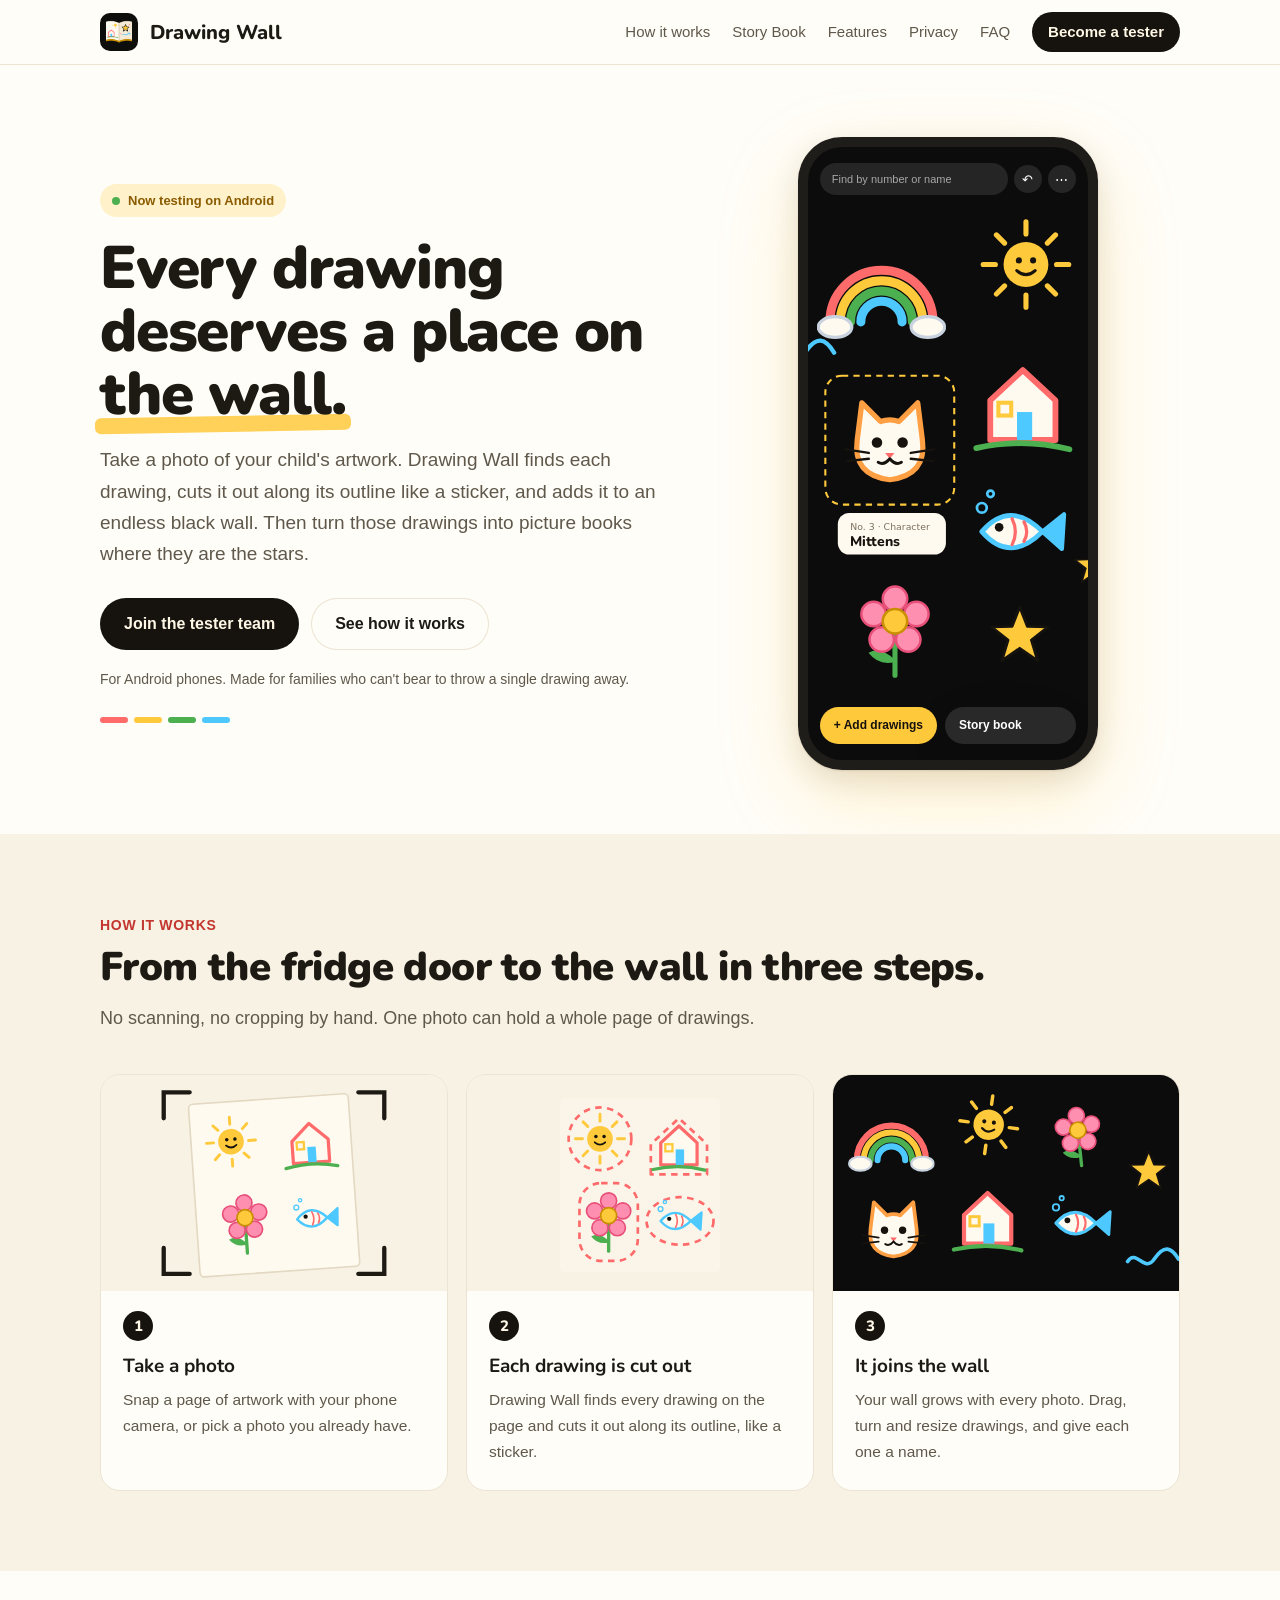
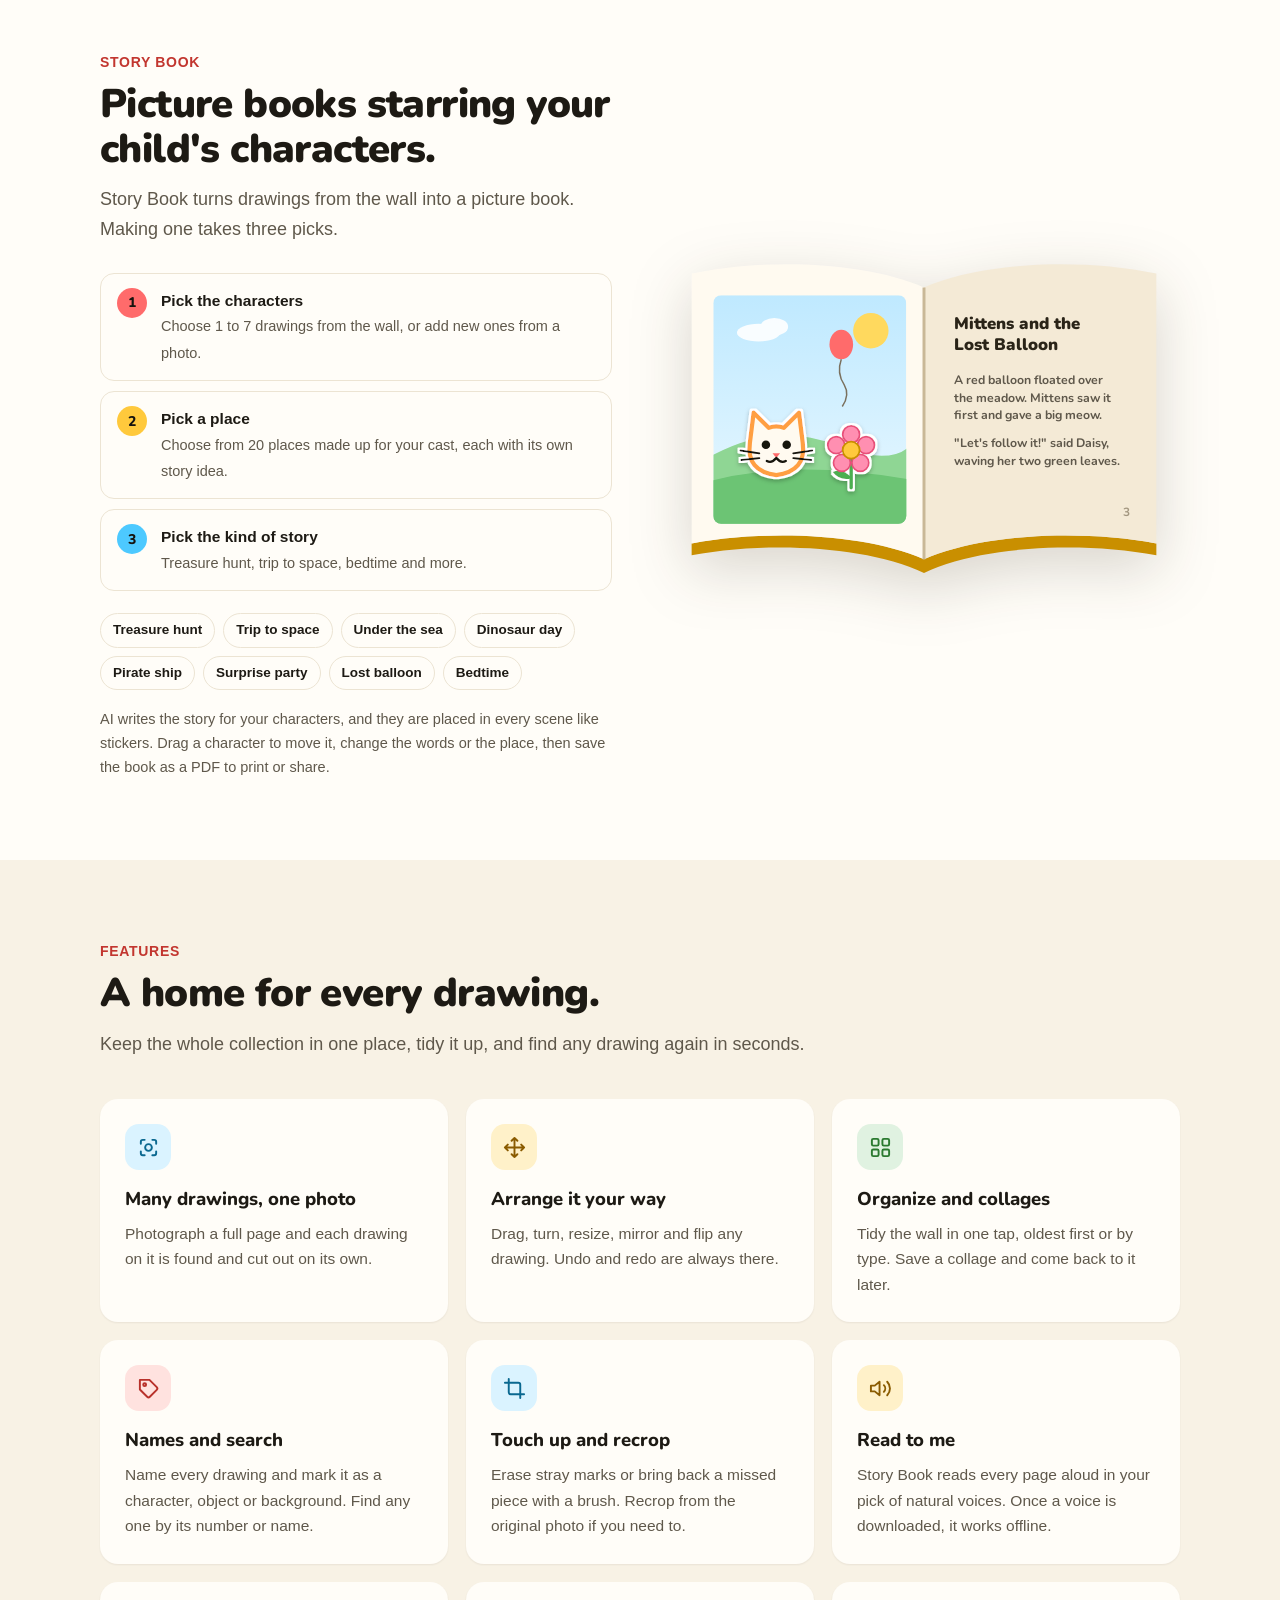
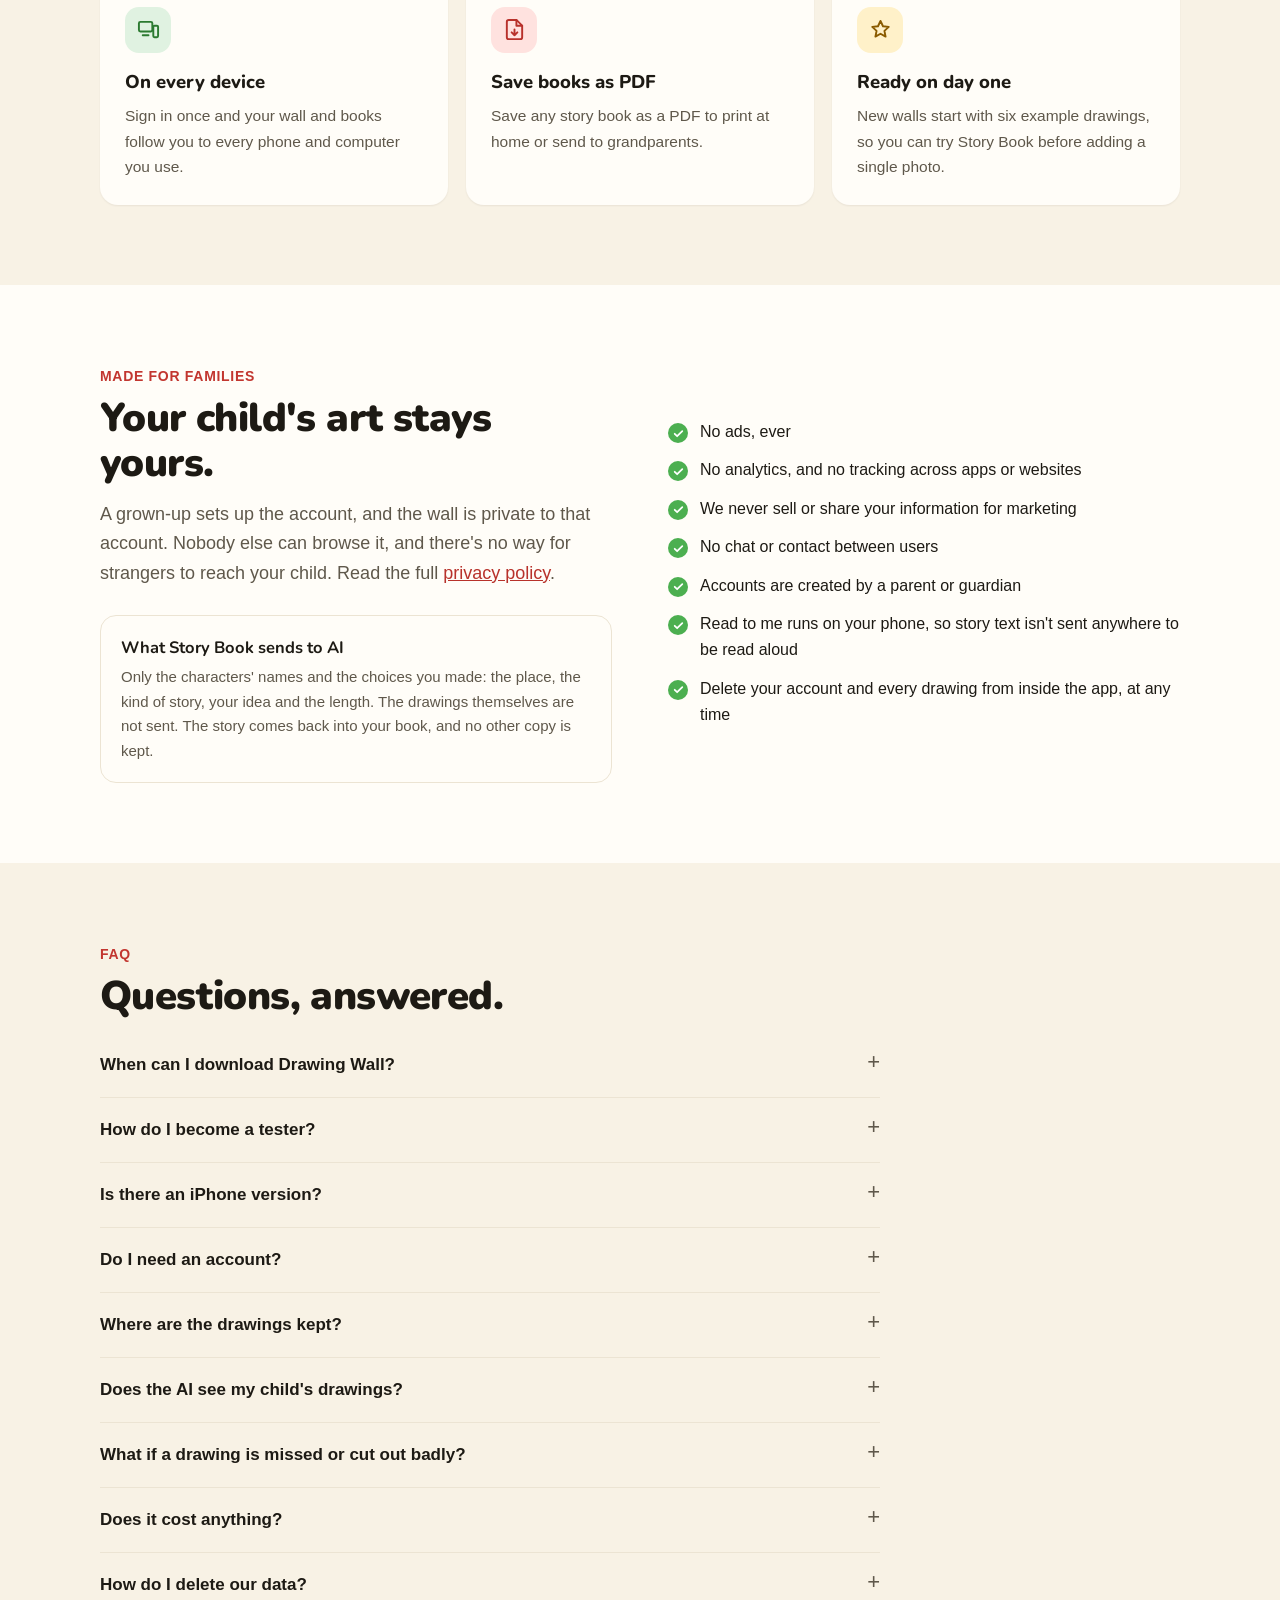
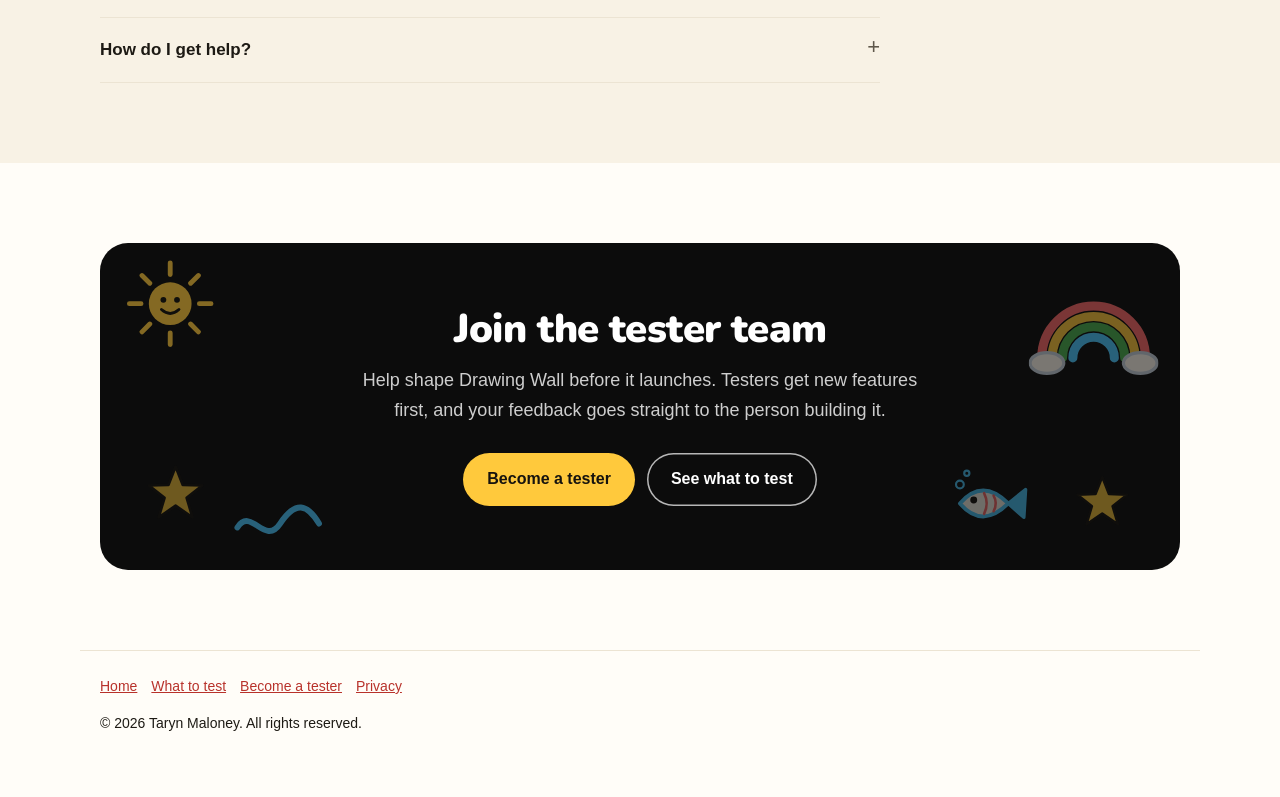
==== drawingwall/index.html @ 045cf3e2 "ExamMe and Drawing Wall websites Co-Authored-By: Claude Opus 5.5 <noreply@anthropic.com>" ====
<!doctype html>
<html lang="en">
<head>
<meta charset="utf-8">
<meta name="viewport" content="width=device-width, initial-scale=1">
<title>Drawing Wall · Turn your kids' drawings into a wall of art</title>
<meta name="description" content="Take a photo of your child's artwork. Drawing Wall cuts out every drawing, adds it to an endless black wall, and turns the drawings into picture books.">
<meta property="og:title" content="Drawing Wall">
<meta property="og:description" content="Turn your kids' drawings into a wall of art and picture books starring them.">
<meta property="og:image" content="feature-graphic.png">
<meta name="theme-color" content="#0c0c0c">
<link rel="icon" href="icon.png">
<link rel="apple-touch-icon" href="icon.png">
<link rel="preconnect" href="https://fonts.googleapis.com">
<link rel="preconnect" href="https://fonts.gstatic.com" crossorigin>
<link rel="stylesheet" href="https://fonts.googleapis.com/css2?family=Nunito:wght@700;800;900&display=swap">
<link rel="stylesheet" href="style.css">
<link rel="stylesheet" href="home.css">
</head>
<body class="home">

<!-- The kids' doodles, drawn once and reused in every picture on the page -->
<svg width="0" height="0" style="position:absolute" aria-hidden="true" focusable="false">
  <defs>
    <symbol id="d-cat" viewBox="0 0 100 100">
      <path d="M22 50 L26 18 L42 34 Q50 31 58 34 L74 18 L78 50 Q82 80 50 84 Q18 80 22 50Z" fill="#fffaf0" stroke="#ff9f43" stroke-width="4.5" stroke-linejoin="round"/>
      <circle cx="39" cy="52" r="4.5" fill="#16130e"/><circle cx="61" cy="52" r="4.5" fill="#16130e"/>
      <path d="M46 61 L54 61 L50 66Z" fill="#ff6b6b"/>
      <path d="M50 66 Q45 72 40 69 M50 66 Q55 72 60 69" stroke="#16130e" stroke-width="2.5" fill="none" stroke-linecap="round"/>
      <path d="M12 58 L32 61 M13 68 L32 66 M88 58 L68 61 M87 68 L68 66" stroke="#16130e" stroke-width="2" stroke-linecap="round"/>
    </symbol>
    <symbol id="d-fish" viewBox="0 0 100 100">
      <path d="M70 50 L90 34 L88 66Z" fill="#4dc9ff" stroke="#4dc9ff" stroke-width="4" stroke-linejoin="round"/>
      <path d="M14 50 Q40 20 70 50 Q40 80 14 50Z" fill="#fffaf0" stroke="#4dc9ff" stroke-width="4.5" stroke-linejoin="round"/>
      <circle cx="30" cy="46" r="4" fill="#16130e"/>
      <path d="M42 38 Q48 50 42 62 M53 41 Q58 50 53 59" stroke="#ff6b6b" stroke-width="3" fill="none" stroke-linecap="round"/>
      <circle cx="14" cy="28" r="4.5" fill="none" stroke="#4dc9ff" stroke-width="2.5"/><circle cx="22" cy="15" r="3" fill="none" stroke="#4dc9ff" stroke-width="2.5"/>
    </symbol>
    <symbol id="d-sun" viewBox="0 0 100 100">
      <path d="M50 8v12M50 80v12M8 50h12M80 50h12M21 21l8 8M71 71l8 8M79 21l-8 8M29 71l-8 8" stroke="#ffc93c" stroke-width="5" stroke-linecap="round"/>
      <circle cx="50" cy="50" r="22" fill="#ffc93c"/>
      <circle cx="43" cy="46" r="3" fill="#16130e"/><circle cx="57" cy="46" r="3" fill="#16130e"/>
      <path d="M41 56 Q50 64 59 56" stroke="#16130e" stroke-width="3" fill="none" stroke-linecap="round"/>
    </symbol>
    <symbol id="d-house" viewBox="0 0 100 100">
      <path d="M22 82 V48 L50 22 L78 48 V82 Z" fill="#fffaf0" stroke="#ff6b6b" stroke-width="5" stroke-linejoin="round"/>
      <rect x="45" y="58" width="13" height="24" fill="#4dc9ff"/>
      <rect x="29" y="50" width="11" height="11" fill="none" stroke="#ffc93c" stroke-width="3.5"/>
      <path d="M10 89 Q50 80 90 90" stroke="#4caf50" stroke-width="5" fill="none" stroke-linecap="round"/>
    </symbol>
    <symbol id="d-flower" viewBox="0 0 100 100">
      <path d="M50 52 V95" stroke="#4caf50" stroke-width="5" stroke-linecap="round"/>
      <path d="M50 80 Q36 66 24 73 Q34 86 50 82" fill="#4caf50"/>
      <g fill="#ff8fb1" stroke="#e8507a" stroke-width="2.5"><circle cx="50" cy="20" r="12"/><circle cx="71" cy="35" r="12"/><circle cx="63" cy="60" r="12"/><circle cx="37" cy="60" r="12"/><circle cx="29" cy="35" r="12"/></g>
      <circle cx="50" cy="42" r="12" fill="#ffc93c" stroke="#c98f00" stroke-width="2.5"/>
    </symbol>
    <symbol id="d-rainbow" viewBox="0 0 100 100">
      <g fill="none" stroke-width="7" stroke-linecap="round">
        <path d="M10 76 A40 40 0 0 1 90 76" stroke="#ff6b6b"/>
        <path d="M18 76 A32 32 0 0 1 82 76" stroke="#ffc93c"/>
        <path d="M26 76 A24 24 0 0 1 74 76" stroke="#4caf50"/>
        <path d="M34 76 A16 16 0 0 1 66 76" stroke="#4dc9ff"/>
      </g>
      <g fill="#fffaf0" stroke="#c9d3df" stroke-width="2.5"><ellipse cx="14" cy="80" rx="13" ry="8"/><ellipse cx="86" cy="80" rx="13" ry="8"/></g>
    </symbol>
    <symbol id="d-star" viewBox="0 0 100 100">
      <path d="M50 10 L61 38 L91 39 L67 58 L76 88 L50 70 L24 88 L33 58 L9 39 L39 38Z" fill="#ffc93c" stroke="#16130e" stroke-width="4" stroke-linejoin="round"/>
    </symbol>
    <symbol id="d-wave" viewBox="0 0 100 100">
      <path d="M8 58 C 22 36, 36 78, 52 54 S 80 34, 92 54" fill="none" stroke="#4dc9ff" stroke-width="6" stroke-linecap="round"/>
    </symbol>
    <filter id="sticker" x="-20%" y="-20%" width="140%" height="140%">
      <feMorphology in="SourceAlpha" operator="dilate" radius="2.5" result="grow"/>
      <feFlood flood-color="#ffffff"/>
      <feComposite in2="grow" operator="in" result="edge"/>
      <feDropShadow in="edge" dx="0" dy="2" stdDeviation="2" flood-color="#000" flood-opacity=".25" result="edgeShadow"/>
      <feMerge><feMergeNode in="edgeShadow"/><feMergeNode in="SourceGraphic"/></feMerge>
    </filter>
  </defs>
</svg>

<main>

<div class="nav">
  <div class="wrap">
    <header><img src="icon.png" alt=""><a href="./">Drawing Wall</a></header>
    <nav aria-label="Main">
      <a href="#how">How it works</a>
      <a href="#story-book">Story Book</a>
      <a href="#features">Features</a>
      <a href="#privacy">Privacy</a>
      <a href="#faq">FAQ</a>
      <a class="button" href="testers.html">Become a tester</a>
    </nav>
  </div>
</div>

<section class="hero">
  <div class="wrap">
    <div>
      <span class="eyebrow">Now testing on Android</span>
      <h1>Every drawing deserves a place on <span class="hl">the wall.</span></h1>
      <p class="lede">Take a photo of your child's artwork. Drawing Wall finds each drawing, cuts it out along its outline like a sticker, and adds it to an endless black wall. Then turn those drawings into picture books where they are the stars.</p>
      <div class="ctas">
        <a class="button big" href="testers.html">Join the tester team</a>
        <a class="button big ghost" href="#how">See how it works</a>
      </div>
      <p class="platforms">For Android phones. Made for families who can't bear to throw a single drawing away.</p>
      <div class="crayons" aria-hidden="true"><i style="background:var(--coral)"></i><i style="background:var(--sun)"></i><i style="background:var(--leaf)"></i><i style="background:var(--sky)"></i></div>
    </div>

    <div class="phone" aria-hidden="true">
      <div class="screen">
        <svg class="wall" viewBox="0 0 280 590" preserveAspectRatio="xMidYMid slice">
          <use href="#d-wave" x="-34" y="160" width="70" height="70"/>
          <use href="#d-rainbow" x="14" y="74" width="124" height="124"/>
          <use class="float" href="#d-sun" x="166" y="64" width="98" height="98"/>
          <use href="#d-house" x="156" y="190" width="112" height="112"/>
          <rect x="22" y="220" width="124" height="124" rx="16" fill="none" stroke="#ffc93c" stroke-width="2" stroke-dasharray="6 5"/>
          <use href="#d-cat" x="28" y="226" width="112" height="112"/>
          <g transform="translate(34 352)">
            <rect width="104" height="40" rx="11" fill="#fffaf0"/>
            <text x="12" y="16" font-size="9" fill="#7a705e" font-family="system-ui,sans-serif">No. 3 · Character</text>
            <text x="12" y="32" font-size="13.5" font-weight="800" fill="#16130e" font-family="Nunito,system-ui,sans-serif">Mittens</text>
          </g>
          <use class="float d2" href="#d-fish" x="150" y="318" width="120" height="104"/>
          <use href="#d-flower" x="40" y="408" width="98" height="112"/>
          <use class="float d3" href="#d-star" x="176" y="436" width="66" height="66"/>
          <use href="#d-star" x="258" y="380" width="44" height="44"/>
        </svg>
        <div class="topbar"><span class="search">Find by number or name</span><span class="dot">&#8630;</span><span class="dot">&#8943;</span></div>
        <div class="dock"><span class="add">+ Add drawings</span><span class="book">Story book</span></div>
      </div>
    </div>
  </div>
</section>

<section class="band alt" id="how">
  <div class="wrap">
    <p class="kicker">How it works</p>
    <h2>From the fridge door to the wall in three steps.</h2>
    <p class="sub">No scanning, no cropping by hand. One photo can hold a whole page of drawings.</p>
    <ol class="how">
      <li>
        <span class="art" aria-hidden="true">
          <svg viewBox="0 0 320 200">
            <g transform="rotate(-4 160 100)">
              <rect x="86" y="22" width="148" height="160" rx="4" fill="#fffaf0" stroke="#e3d8c2" stroke-width="1.5"/>
              <use href="#d-sun" x="96" y="32" width="54" height="54"/>
              <use href="#d-house" x="166" y="34" width="60" height="60"/>
              <use href="#d-flower" x="100" y="100" width="62" height="70"/>
              <use href="#d-fish" x="168" y="110" width="58" height="50"/>
            </g>
            <path d="M58 40 V16 H82 M238 16 H262 V40 M262 160 V184 H238 M82 184 H58 V160" fill="none" stroke="currentColor" stroke-width="4" stroke-linecap="round" style="color:var(--text)"/>
          </svg>
        </span>
        <div class="txt"><b>Take a photo</b><span>Snap a page of artwork with your phone camera, or pick a photo you already have.</span></div>
      </li>
      <li>
        <span class="art" aria-hidden="true">
          <svg viewBox="0 0 320 200">
            <rect x="86" y="22" width="148" height="160" rx="4" fill="#fffaf0" opacity=".35"/>
            <g fill="none" stroke="#ff6b6b" stroke-width="2.5" stroke-dasharray="6 5">
              <circle cx="123" cy="59" r="29"/>
              <path d="M170 92 V64 L196 40 L222 64 V92 Z" stroke-linejoin="round"/>
              <rect x="104" y="100" width="54" height="72" rx="20"/>
              <ellipse cx="197" cy="135" rx="31" ry="22"/>
            </g>
            <use href="#d-sun" x="96" y="32" width="54" height="54"/>
            <use href="#d-house" x="166" y="34" width="60" height="60"/>
            <use href="#d-flower" x="100" y="100" width="62" height="70"/>
            <use href="#d-fish" x="168" y="110" width="58" height="50"/>
          </svg>
        </span>
        <div class="txt"><b>Each drawing is cut out</b><span>Drawing Wall finds every drawing on the page and cuts it out along its outline, like a sticker.</span></div>
      </li>
      <li>
        <span class="art dark" aria-hidden="true">
          <svg viewBox="0 0 320 200">
            <use href="#d-rainbow" x="14" y="18" width="80" height="80"/>
            <use href="#d-cat" x="18" y="104" width="76" height="76"/>
            <use href="#d-sun" x="112" y="14" width="64" height="64" transform="rotate(8 144 46)"/>
            <use href="#d-house" x="104" y="92" width="78" height="78"/>
            <use href="#d-flower" x="196" y="20" width="62" height="72" transform="rotate(-6 227 56)"/>
            <use href="#d-fish" x="192" y="104" width="76" height="66"/>
            <use href="#d-star" x="270" y="66" width="44" height="44"/>
            <use href="#d-wave" x="268" y="140" width="56" height="56"/>
          </svg>
        </span>
        <div class="txt"><b>It joins the wall</b><span>Your wall grows with every photo. Drag, turn and resize drawings, and give each one a name.</span></div>
      </li>
    </ol>
  </div>
</section>

<section class="band" id="story-book">
  <div class="wrap split">
    <div>
      <p class="kicker">Story Book</p>
      <h2>Picture books starring your child's characters.</h2>
      <p class="sub" style="margin-bottom:28px">Story Book turns drawings from the wall into a picture book. Making one takes three picks.</p>
      <ol class="picks">
        <li><span class="n" style="background:var(--coral)">1</span><div><b>Pick the characters</b><span>Choose 1 to 7 drawings from the wall, or add new ones from a photo.</span></div></li>
        <li><span class="n" style="background:var(--sun)">2</span><div><b>Pick a place</b><span>Choose from 20 places made up for your cast, each with its own story idea.</span></div></li>
        <li><span class="n" style="background:var(--sky)">3</span><div><b>Pick the kind of story</b><span>Treasure hunt, trip to space, bedtime and more.</span></div></li>
      </ol>
      <ul class="chips" aria-label="Kinds of story">
        <li>Treasure hunt</li><li>Trip to space</li><li>Under the sea</li><li>Dinosaur day</li><li>Pirate ship</li><li>Surprise party</li><li>Lost balloon</li><li>Bedtime</li>
      </ul>
      <p class="small-note">AI writes the story for your characters, and they are placed in every scene like stickers. Drag a character to move it, change the words or the place, then save the book as a PDF to print or share.</p>
    </div>
    <div class="book" role="img" aria-label="An open picture book. On the left page, a drawn cat and flower stand in a sunny meadow. On the right page, the story text.">
      <svg viewBox="0 0 520 340">
        <defs>
          <linearGradient id="sky" x1="0" y1="0" x2="0" y2="1"><stop offset="0" stop-color="#bfe9ff"/><stop offset="1" stop-color="#e9f8ff"/></linearGradient>
          <clipPath id="scene"><rect x="46" y="48" width="196" height="232" rx="8"/></clipPath>
        </defs>
        <path d="M24 300 C 100 286, 200 290, 260 316 C 320 290, 420 286, 496 300 V312 C 420 298, 320 302, 260 330 C 200 302, 100 298, 24 312 Z" fill="#c98f00"/>
        <path d="M260 40 C 200 14, 100 10, 24 26 V300 C 100 286, 200 290, 260 316 Z" fill="#fffaf0"/>
        <path d="M260 40 C 320 14, 420 10, 496 26 V300 C 420 286, 320 290, 260 316 Z" fill="#f4ead6"/>
        <path d="M260 40 V316" stroke="#c9b897" stroke-width="3"/>
        <g clip-path="url(#scene)">
          <rect x="46" y="48" width="196" height="232" fill="url(#sky)"/>
          <circle cx="206" cy="84" r="18" fill="#ffd95e"/>
          <path d="M46 210 Q 110 176 170 200 T 250 196 V290 H46Z" fill="#8fd694"/>
          <path d="M46 236 Q 130 214 250 236 V290 H46Z" fill="#6cc474"/>
          <g fill="#fff" opacity=".9"><ellipse cx="92" cy="86" rx="22" ry="9"/><ellipse cx="108" cy="80" rx="14" ry="9"/></g>
          <g transform="translate(176 98)"><ellipse cx="0" cy="0" rx="12" ry="15" fill="#ff6b6b"/><path d="M0 15 q -5 14 3 26 q 6 10 -2 22" stroke="#7a705e" stroke-width="1.5" fill="none"/></g>
          <g filter="url(#sticker)">
            <use href="#d-cat" x="62" y="150" width="96" height="96"/>
            <use href="#d-flower" x="150" y="170" width="72" height="82"/>
          </g>
        </g>
        <g font-family="Nunito,system-ui,sans-serif" fill="#2a2418">
          <text x="290" y="82" font-size="17" font-weight="900">Mittens and the</text>
          <text x="290" y="104" font-size="17" font-weight="900">Lost Balloon</text>
          <g font-size="12.5" font-weight="700" fill="#5f584b">
            <text x="290" y="138">A red balloon floated over</text>
            <text x="290" y="156">the meadow. Mittens saw it</text>
            <text x="290" y="174">first and gave a big meow.</text>
            <text x="290" y="202">"Let's follow it!" said Daisy,</text>
            <text x="290" y="220">waving her two green leaves.</text>
          </g>
          <text x="462" y="272" font-size="12" fill="#a39780" font-weight="700">3</text>
        </g>
      </svg>
    </div>
  </div>
</section>

<section class="band alt" id="features">
  <div class="wrap">
    <p class="kicker">Features</p>
    <h2>A home for every drawing.</h2>
    <p class="sub">Keep the whole collection in one place, tidy it up, and find any drawing again in seconds.</p>
    <div class="grid">
      <div class="card">
        <div class="ico sky"><svg viewBox="0 0 24 24"><path d="M4 8V6a2 2 0 0 1 2-2h2M16 4h2a2 2 0 0 1 2 2v2M20 16v2a2 2 0 0 1-2 2h-2M8 20H6a2 2 0 0 1-2-2v-2"/><circle cx="12" cy="12" r="3.5"/></svg></div>
        <h3>Many drawings, one photo</h3>
        <p>Photograph a full page and each drawing on it is found and cut out on its own.</p>
      </div>
      <div class="card">
        <div class="ico"><svg viewBox="0 0 24 24"><path d="M5 9l-3 3 3 3M9 5l3-3 3 3M15 19l-3 3-3-3M19 9l3 3-3 3M2 12h20M12 2v20"/></svg></div>
        <h3>Arrange it your way</h3>
        <p>Drag, turn, resize, mirror and flip any drawing. Undo and redo are always there.</p>
      </div>
      <div class="card">
        <div class="ico leaf"><svg viewBox="0 0 24 24"><rect x="3" y="3" width="7" height="7" rx="1.5"/><rect x="14" y="3" width="7" height="7" rx="1.5"/><rect x="3" y="14" width="7" height="7" rx="1.5"/><rect x="14" y="14" width="7" height="7" rx="1.5"/></svg></div>
        <h3>Organize and collages</h3>
        <p>Tidy the wall in one tap, oldest first or by type. Save a collage and come back to it later.</p>
      </div>
      <div class="card">
        <div class="ico coral"><svg viewBox="0 0 24 24"><path d="M20.6 13.4l-7.2 7.2a2 2 0 0 1-2.8 0L3 13V3h10l7.6 7.6a2 2 0 0 1 0 2.8z"/><circle cx="8" cy="8" r="1.5"/></svg></div>
        <h3>Names and search</h3>
        <p>Name every drawing and mark it as a character, object or background. Find any one by its number or name.</p>
      </div>
      <div class="card">
        <div class="ico sky"><svg viewBox="0 0 24 24"><path d="M6 2v14a2 2 0 0 0 2 2h14"/><path d="M18 22V8a2 2 0 0 0-2-2H2"/></svg></div>
        <h3>Touch up and recrop</h3>
        <p>Erase stray marks or bring back a missed piece with a brush. Recrop from the original photo if you need to.</p>
      </div>
      <div class="card">
        <div class="ico"><svg viewBox="0 0 24 24"><path d="M11 5L6 9H2v6h4l5 4z"/><path d="M15.5 8.5a5 5 0 0 1 0 7M19 5a10 10 0 0 1 0 14"/></svg></div>
        <h3>Read to me</h3>
        <p>Story Book reads every page aloud in your pick of natural voices. Once a voice is downloaded, it works offline.</p>
      </div>
      <div class="card">
        <div class="ico leaf"><svg viewBox="0 0 24 24"><rect x="2" y="4" width="14" height="10" rx="1.5"/><path d="M6 18h6"/><rect x="17" y="8" width="5" height="12" rx="1.2"/></svg></div>
        <h3>On every device</h3>
        <p>Sign in once and your wall and books follow you to every phone and computer you use.</p>
      </div>
      <div class="card">
        <div class="ico coral"><svg viewBox="0 0 24 24"><path d="M14 2H6a2 2 0 0 0-2 2v16a2 2 0 0 0 2 2h12a2 2 0 0 0 2-2V8z"/><path d="M14 2v6h6M12 18v-6M9 15l3 3 3-3"/></svg></div>
        <h3>Save books as PDF</h3>
        <p>Save any story book as a PDF to print at home or send to grandparents.</p>
      </div>
      <div class="card">
        <div class="ico"><svg viewBox="0 0 24 24"><path d="M12 3l2.6 5.6 6 .7-4.5 4.1 1.2 6L12 16.4 6.7 19.4l1.2-6L3.4 9.3l6-.7z"/></svg></div>
        <h3>Ready on day one</h3>
        <p>New walls start with six example drawings, so you can try Story Book before adding a single photo.</p>
      </div>
    </div>
  </div>
</section>

<section class="band" id="privacy">
  <div class="wrap split">
    <div>
      <p class="kicker">Made for families</p>
      <h2>Your child's art stays yours.</h2>
      <p class="sub" style="margin-bottom:0">A grown-up sets up the account, and the wall is private to that account. Nobody else can browse it, and there's no way for strangers to reach your child. Read the full <a href="privacy.html">privacy policy</a>.</p>
      <div class="ai-box">
        <b>What Story Book sends to AI</b>
        <p>Only the characters' names and the choices you made: the place, the kind of story, your idea and the length. The drawings themselves are not sent. The story comes back into your book, and no other copy is kept.</p>
      </div>
    </div>
    <ul class="checks">
      <li>No ads, ever</li>
      <li>No analytics, and no tracking across apps or websites</li>
      <li>We never sell or share your information for marketing</li>
      <li>No chat or contact between users</li>
      <li>Accounts are created by a parent or guardian</li>
      <li>Read to me runs on your phone, so story text isn't sent anywhere to be read aloud</li>
      <li>Delete your account and every drawing from inside the app, at any time</li>
    </ul>
  </div>
</section>

<section class="band alt" id="faq">
  <div class="wrap faq">
    <p class="kicker">FAQ</p>
    <h2>Questions, answered.</h2>
    <details>
      <summary>When can I download Drawing Wall?</summary>
      <p>Drawing Wall is in testing on Google Play ahead of its public release. Android users can <a href="testers.html">join the tester team</a> and try it now.</p>
    </details>
    <details>
      <summary>How do I become a tester?</summary>
      <p>Send us the Gmail address you use on Google Play. We'll add you to the test and email you the Google Play link. The steps are on the <a href="testers.html">tester page</a>.</p>
    </details>
    <details>
      <summary>Is there an iPhone version?</summary>
      <p>Not yet. Drawing Wall is on Android first.</p>
    </details>
    <details>
      <summary>Do I need an account?</summary>
      <p>Yes. A parent or guardian creates one with a name, email address and password. The account keeps your wall and books safe and lets them follow you to every device you sign in on.</p>
    </details>
    <details>
      <summary>Where are the drawings kept?</summary>
      <p>In your private account, stored with our database provider on servers in the United States. Only your account can read them. We don't look at them unless you ask us for help.</p>
    </details>
    <details>
      <summary>Does the AI see my child's drawings?</summary>
      <p>No. To write a story, only the characters' names and your story choices are sent. The drawings stay out of it.</p>
    </details>
    <details>
      <summary>What if a drawing is missed or cut out badly?</summary>
      <p>Drawing Wall looks for the paper, whatever its color, and tries to ignore shadows and lamp light. If a piece is missed, recrop it from the original photo, or use Touch up to erase or bring back parts.</p>
    </details>
    <details>
      <summary>Does it cost anything?</summary>
      <p>Drawing Wall is free on Google Play, with no ads.</p>
    </details>
    <details>
      <summary>How do I delete our data?</summary>
      <p>In the app, tap the menu at the top right, then Delete account, and tap it again to confirm. Your account and every drawing, photo, collage and book are removed straight away. You can also <a href="mailto:tarynmaloney5@gmail.com?subject=Drawing%20Wall%20account%20deletion">email us</a> from your account's email address.</p>
    </details>
    <details>
      <summary>How do I get help?</summary>
      <p>Email <a href="mailto:tarynmaloney5@gmail.com?subject=Drawing%20Wall%20support">tarynmaloney5@gmail.com</a> and we'll get back to you.</p>
    </details>
  </div>
</section>

<section class="band" id="get">
  <div class="wrap">
    <div class="cta">
      <svg class="confetti" viewBox="0 0 1000 320" preserveAspectRatio="xMidYMid slice" aria-hidden="true">
        <use href="#d-sun" x="20" y="20" width="90" height="90" opacity=".55"/>
        <use href="#d-wave" x="120" y="220" width="90" height="90" opacity=".5"/>
        <use href="#d-star" x="40" y="210" width="60" height="60" opacity=".45"/>
        <use href="#d-rainbow" x="860" y="24" width="120" height="120" opacity=".5"/>
        <use href="#d-star" x="900" y="220" width="56" height="56" opacity=".45"/>
        <use href="#d-fish" x="780" y="210" width="90" height="80" opacity=".45"/>
      </svg>
      <h2>Join the tester team</h2>
      <p>Help shape Drawing Wall before it launches. Testers get new features first, and your feedback goes straight to the person building it.</p>
      <div class="ctas">
        <a class="button big" href="testers.html">Become a tester</a>
        <a class="button big outline" href="testing.html">See what to test</a>
      </div>
    </div>
  </div>
</section>

<footer>
<a href="./">Home</a><a href="testing.html">What to test</a><a href="testers.html">Become a tester</a><a href="privacy.html">Privacy</a>
<p>© 2026 Taryn Maloney. All rights reserved.</p>
</footer>

</main>
</body>
</html>
---- drawingwall/style.css ----
/* Drawing Wall: shared tokens and the simple doc pages. */
:root {
  color-scheme: light dark;
  --bg: #fffdf8;
  --text: #1d1a14;
  --muted: #5f584b;
  --line: #ece4d3;
  --soft: #f8f2e5;
  --brand: #16130e;          /* the black wall: primary buttons */
  --on-brand: #fff8e6;
  --link: #b8322b;           /* deep coral, readable on paper */
  --accent: #c2362f;
  /* crayon colors from the logo */
  --sun: #ffc93c;
  --coral: #ff6b6b;
  --sky: #4dc9ff;
  --leaf: #4caf50;
  --gold: #c98f00;
  --paper: #fffaf0;
  --wall: #0c0c0c;
  --head: "Nunito", -apple-system, "Segoe UI", Roboto, Helvetica, Arial, sans-serif;
}
@media (prefers-color-scheme: dark) {
  :root {
    --bg: #121110;
    --text: #f3eee3;
    --muted: #aaa293;
    --line: #2d2a25;
    --soft: #1c1a17;
    --brand: #ffc93c;
    --on-brand: #16130e;
    --link: #ff9a8f;
    --accent: #ff8a80;
  }
}
* { box-sizing: border-box; }
html { -webkit-text-size-adjust: 100%; }
body {
  margin: 0;
  background: var(--bg);
  color: var(--text);
  font: 16px/1.65 -apple-system, "Segoe UI", Roboto, Helvetica, Arial, sans-serif;
  overflow-wrap: break-word;
}
main { max-width: 760px; margin: 0 auto; padding: 32px 16px 64px; }
header { display: flex; align-items: center; gap: 12px; margin-bottom: 8px; }
header img { width: 44px; height: 44px; border-radius: 10px; }
header a { color: inherit; text-decoration: none; font-family: var(--head); font-weight: 800; font-size: 20px; }
h1, h2, h3 { font-family: var(--head); }
h1 { font-size: 32px; line-height: 1.2; margin: 24px 0 4px; font-weight: 800; }
h2 { font-size: 21px; margin: 36px 0 8px; padding-top: 12px; border-top: 1px solid var(--line); font-weight: 800; }
h3 { font-size: 17px; margin: 20px 0 4px; font-weight: 700; }
p, li { color: var(--text); }
.meta { color: var(--muted); font-size: 14px; margin: 0 0 24px; }
a { color: var(--link); }
ul { padding-left: 22px; }
li { margin: 4px 0; }
.box { background: var(--soft); border-radius: 14px; padding: 16px 18px; margin: 16px 0; }
.box p:first-child { margin-top: 0; }
.box p:last-child { margin-bottom: 0; }
table { width: 100%; border-collapse: collapse; font-size: 15px; margin: 12px 0; }
th, td { text-align: left; vertical-align: top; padding: 8px 10px; border-bottom: 1px solid var(--line); }
th { color: var(--muted); font-weight: 600; font-size: 13px; }
.button {
  display: inline-block; background: var(--brand); color: var(--on-brand); text-decoration: none;
  padding: 10px 18px; border-radius: 999px; font-weight: 700;
}
.button:hover { filter: brightness(1.12); }
footer { margin-top: 48px; padding-top: 16px; border-top: 1px solid var(--line); color: var(--muted); font-size: 14px; }
footer a { margin-right: 14px; display: inline-block; }
@media (max-width: 560px) {
  h1 { font-size: 27px; }
  table, thead, tbody, tr, th, td { display: block; }
  thead { display: none; }
  td { border: 0; padding: 2px 0; }
  tr { border-bottom: 1px solid var(--line); padding: 8px 0; }
  td:first-child { font-weight: 600; }
}
---- drawingwall/home.css ----
/* Landing page only. Tokens come from style.css. */
:root {
  --sun-soft: #fff1c9;  --sun-ink: #8a5b00;
  --coral-soft: #ffe2df; --coral-ink: #b8312b;
  --sky-soft: #daf3ff;  --sky-ink: #0a6890;
  --leaf-soft: #e0f2e1; --leaf-ink: #2b7a30;
  --shadow: 0 1px 2px rgba(40,30,10,.10), 0 10px 30px rgba(40,30,10,.12);
}
@media (prefers-color-scheme: dark) {
  :root {
    --sun-soft: #3a2f12;  --sun-ink: #ffd666;
    --coral-soft: #3b1f1d; --coral-ink: #ff9a8f;
    --sky-soft: #12303d;  --sky-ink: #7dd8ff;
    --leaf-soft: #1a3320; --leaf-ink: #86d68a;
    --shadow: 0 1px 2px rgba(0,0,0,.4), 0 10px 30px rgba(0,0,0,.45);
  }
}

.home main { max-width: none; padding: 0; }
.home { overflow-x: hidden; }
.wrap { max-width: 1120px; margin: 0 auto; padding: 0 20px; }

/* Nav */
.nav { position: sticky; top: 0; z-index: 10; background: color-mix(in srgb, var(--bg) 88%, transparent);
  backdrop-filter: saturate(1.4) blur(10px); -webkit-backdrop-filter: saturate(1.4) blur(10px);
  border-bottom: 1px solid var(--line); }
.nav .wrap { display: flex; align-items: center; gap: 24px; height: 64px; }
.home header { margin: 0; flex: none; }
.home header img { width: 38px; height: 38px; }
.nav nav { margin-left: auto; display: flex; align-items: center; gap: 22px; font-size: 15px; }
.nav nav a { color: var(--muted); text-decoration: none; white-space: nowrap; }
.nav nav a:hover { color: var(--text); }
.nav nav .button { color: var(--on-brand); padding: 8px 16px; }
@media (max-width: 860px) { .nav nav a:not(.button) { display: none; } }
@media (max-width: 380px) { .home header a { font-size: 18px; } .nav nav .button { padding: 7px 13px; font-size: 14px; } }

/* Hero */
.hero { padding: 72px 0 64px; overflow: hidden; position: relative; }
.hero .wrap { display: grid; grid-template-columns: 1.1fr .9fr; gap: 48px; align-items: center; }
.eyebrow { display: inline-flex; align-items: center; gap: 8px; background: var(--sun-soft); color: var(--sun-ink);
  font-size: 13px; font-weight: 700; padding: 6px 12px; border-radius: 999px; }
.eyebrow::before { content: ""; width: 8px; height: 8px; border-radius: 50%; background: var(--leaf); }
.hero h1 { font-size: clamp(36px, 5.2vw, 60px); line-height: 1.05; letter-spacing: -.02em; margin: 20px 0 18px; font-weight: 900; }
.hero h1 .hl { position: relative; white-space: nowrap; }
.hero h1 .hl::after { content: ""; position: absolute; left: -2%; right: -2%; bottom: .06em; height: .26em; z-index: -1;
  background: var(--sun); border-radius: 6px; transform: rotate(-1deg); opacity: .85; }
@media (prefers-color-scheme: dark) { .hero h1 .hl::after { opacity: .45; } }
.hero h1 .hl { z-index: 0; }
.lede { font-size: 19px; color: var(--muted); max-width: 34em; margin: 0 0 28px; }
.ctas { display: flex; flex-wrap: wrap; gap: 12px; align-items: center; }
.button.big { padding: 13px 24px; font-size: 16px; }
.button.ghost { background: transparent; color: var(--text); box-shadow: inset 0 0 0 1px var(--line); }
.platforms { margin-top: 18px; font-size: 14px; color: var(--muted); }
.crayons { display: flex; gap: 6px; margin-top: 26px; }
.crayons i { width: 28px; height: 6px; border-radius: 6px; }

/* Phone mockup: the black wall */
.phone { justify-self: center; width: 300px; max-width: 100%; aspect-ratio: 9 / 19; border-radius: 44px; padding: 10px;
  background: #1f1d1a; box-shadow: var(--shadow), 0 30px 80px rgba(255,201,60,.22); position: relative; }
.screen { position: relative; height: 100%; border-radius: 34px; overflow: hidden; background: var(--wall); }
.screen svg.wall { position: absolute; inset: 0; width: 100%; height: 100%; }
.topbar { position: absolute; top: 16px; left: 12px; right: 12px; display: flex; gap: 6px; align-items: center; }
.topbar .search { flex: 1; min-width: 0; background: rgba(255,255,255,.1); color: rgba(255,255,255,.6); border-radius: 999px;
  padding: 7px 12px; font-size: 11px; white-space: nowrap; overflow: hidden; text-overflow: ellipsis; }
.topbar .dot { width: 28px; height: 28px; flex: none; border-radius: 50%; background: rgba(255,255,255,.1); color: #fff;
  display: grid; place-items: center; font-size: 13px; line-height: 1; }
.dock { position: absolute; left: 12px; right: 12px; bottom: 16px; display: flex; gap: 8px; justify-content: center; }
.dock span { border-radius: 999px; padding: 9px 14px; font-size: 12px; font-weight: 700; white-space: nowrap; }
.dock .add { background: var(--sun); color: #16130e; }
.dock .book { background: rgba(255,255,255,.12); color: #fff; }
.namecard { position: absolute; left: 18px; top: 210px; background: #fffaf0; color: #16130e; border-radius: 12px;
  padding: 6px 10px 7px; font-size: 11px; box-shadow: 0 6px 20px rgba(0,0,0,.5); }
.namecard small { display: block; color: #7a705e; font-size: 9.5px; }
.namecard b { font-size: 12.5px; }
@media (prefers-reduced-motion: no-preference) {
  .float { animation: bob 6s ease-in-out infinite; transform-box: fill-box; transform-origin: center; }
  .float.d2 { animation-delay: -2s; } .float.d3 { animation-delay: -4s; }
  @keyframes bob { 50% { transform: translateY(-4px) rotate(1.5deg); } }
}

@media (max-width: 860px) {
  .hero { padding-top: 44px; }
  .hero .wrap { grid-template-columns: 1fr; }
  .phone { width: 270px; }
}

/* Sections */
section.band { padding: 80px 0; scroll-margin-top: 40px; }
section.alt { background: var(--soft); }
.kicker { color: var(--accent); font-weight: 800; font-size: 14px; letter-spacing: .05em; text-transform: uppercase; margin: 0; }
.home h2 { border: 0; padding: 0; font-size: clamp(28px, 3.6vw, 40px); line-height: 1.12; letter-spacing: -.015em; margin: 8px 0 14px; font-weight: 900; }
.sub { color: var(--muted); font-size: 18px; max-width: 40em; margin: 0 0 40px; }
@media (max-width: 600px) { section.band { padding: 60px 0; } .sub { font-size: 17px; } }

/* How it works */
.how { display: grid; grid-template-columns: repeat(3, 1fr); gap: 18px; list-style: none; padding: 0; margin: 0; counter-reset: step; }
@media (max-width: 820px) { .how { grid-template-columns: 1fr; } }
.how li { counter-increment: step; margin: 0; border-radius: 20px; background: var(--bg); border: 1px solid var(--line); overflow: hidden; }
.how .art { display: block; aspect-ratio: 16 / 10; background: var(--soft); }
.how .art svg { display: block; width: 100%; height: 100%; }
.how .art.dark { background: var(--wall); }
.how .txt { padding: 20px 22px 24px; }
.how .txt::before { content: counter(step); display: inline-grid; place-items: center; width: 30px; height: 30px; border-radius: 50%;
  background: var(--brand); color: var(--on-brand); font-weight: 800; font-size: 15px; margin-bottom: 10px; font-family: var(--head); }
.how b { display: block; font-family: var(--head); font-size: 19px; margin-bottom: 4px; }
.how span { color: var(--muted); font-size: 15.5px; }
.how-note { color: var(--muted); font-size: 14.5px; margin: 22px 0 0; }

/* Story Book */
.split { display: grid; grid-template-columns: 1fr 1fr; gap: 56px; align-items: center; }
@media (max-width: 860px) { .split { grid-template-columns: 1fr; gap: 36px; } }
.picks { list-style: none; padding: 0; margin: 0 0 22px; display: grid; gap: 10px; }
.picks li { display: flex; align-items: flex-start; gap: 14px; background: var(--bg); border: 1px solid var(--line);
  border-radius: 14px; padding: 14px 16px; margin: 0; }
.picks b { display: block; font-size: 15.5px; }
.picks span { color: var(--muted); font-size: 14.5px; }
.picks .n { flex: none; width: 30px; height: 30px; border-radius: 50%; display: grid; place-items: center; font-weight: 800;
  font-family: var(--head); color: #16130e; font-size: 14px; }
.book { width: 100%; max-width: 520px; justify-self: center; filter: drop-shadow(0 18px 30px rgba(40,30,10,.18)); }
@media (prefers-color-scheme: dark) { .book { filter: drop-shadow(0 18px 30px rgba(0,0,0,.5)); } }
.book svg { display: block; width: 100%; height: auto; }
.chips { display: flex; flex-wrap: wrap; gap: 8px; margin: 0; padding: 0; list-style: none; }
.chips li { margin: 0; font-size: 13.5px; font-weight: 600; padding: 5px 12px; border-radius: 999px; background: var(--bg);
  border: 1px solid var(--line); color: var(--text); }
.small-note { color: var(--muted); font-size: 14.5px; margin: 18px 0 0; }

/* Features */
.grid { display: grid; grid-template-columns: repeat(3, 1fr); gap: 18px; }
@media (max-width: 900px) { .grid { grid-template-columns: repeat(2, 1fr); } }
@media (max-width: 600px) { .grid { grid-template-columns: 1fr; } }
.card { background: var(--bg); border: 1px solid var(--line); border-radius: 18px; padding: 24px; }
.alt .card { border-color: transparent; box-shadow: 0 1px 2px rgba(40,30,10,.07); }
.card h3 { margin: 14px 0 6px; font-size: 18.5px; font-weight: 800; }
.card p { margin: 0; color: var(--muted); font-size: 15.5px; }
.ico { width: 46px; height: 46px; border-radius: 14px; display: grid; place-items: center; background: var(--sun-soft); color: var(--sun-ink); }
.ico.coral { background: var(--coral-soft); color: var(--coral-ink); }
.ico.sky { background: var(--sky-soft); color: var(--sky-ink); }
.ico.leaf { background: var(--leaf-soft); color: var(--leaf-ink); }
.ico svg { width: 23px; height: 23px; fill: none; stroke: currentColor; stroke-width: 2; stroke-linecap: round; stroke-linejoin: round; }

/* Families and privacy */
.checks { list-style: none; padding: 0; margin: 0; display: grid; gap: 12px; }
.checks li { position: relative; padding-left: 32px; margin: 0; }
.checks li::before { content: ""; position: absolute; left: 0; top: 4px; width: 20px; height: 20px; border-radius: 50%;
  background: var(--leaf) url("data:image/svg+xml,%3Csvg xmlns='http://www.w3.org/2000/svg' viewBox='0 0 24 24' fill='none' stroke='white' stroke-width='3.2' stroke-linecap='round' stroke-linejoin='round'%3E%3Cpath d='M5 12.5l4.5 4.5L19 7.5'/%3E%3C/svg%3E") center/13px no-repeat; }
.ai-box { margin-top: 26px; background: var(--bg); border: 1px solid var(--line); border-radius: 16px; padding: 18px 20px; }
.ai-box b { display: block; font-family: var(--head); font-size: 16.5px; margin-bottom: 4px; }
.ai-box p { margin: 0; color: var(--muted); font-size: 15px; }

/* FAQ */
.faq details, .faq h2 { max-width: 780px; }
.faq details { border-bottom: 1px solid var(--line); padding: 18px 0; }
.faq summary { cursor: pointer; font-weight: 700; font-size: 17px; list-style: none; display: flex; justify-content: space-between; gap: 16px; }
.faq summary::-webkit-details-marker { display: none; }
.faq summary::after { content: "+"; color: var(--muted); font-weight: 400; font-size: 22px; line-height: 1; }
.faq details[open] summary::after { content: "\2013"; }
.faq details p { color: var(--muted); margin: 10px 0 0; }

/* CTA: a little black wall */
.cta { position: relative; overflow: hidden; text-align: center; background: var(--wall); color: #fff; border-radius: 28px; padding: 64px 24px; }
.cta > *:not(svg) { position: relative; }
.cta svg.confetti { position: absolute; inset: 0; width: 100%; height: 100%; opacity: .9; }
.cta h2 { color: #fff; margin-top: 0; }
.cta p { color: rgba(255,255,255,.8); font-size: 18px; margin: 0 auto 28px; max-width: 32em; }
.cta .ctas { justify-content: center; }
.cta .button { background: var(--sun); color: #16130e; }
.cta .button.outline { background: transparent; color: #fff; box-shadow: inset 0 0 0 1.5px rgba(255,255,255,.7); }
@media (prefers-color-scheme: dark) { .cta { box-shadow: inset 0 0 0 1px var(--line); } }

.home footer { max-width: 1120px; margin: 0 auto; padding: 24px 20px 48px; }
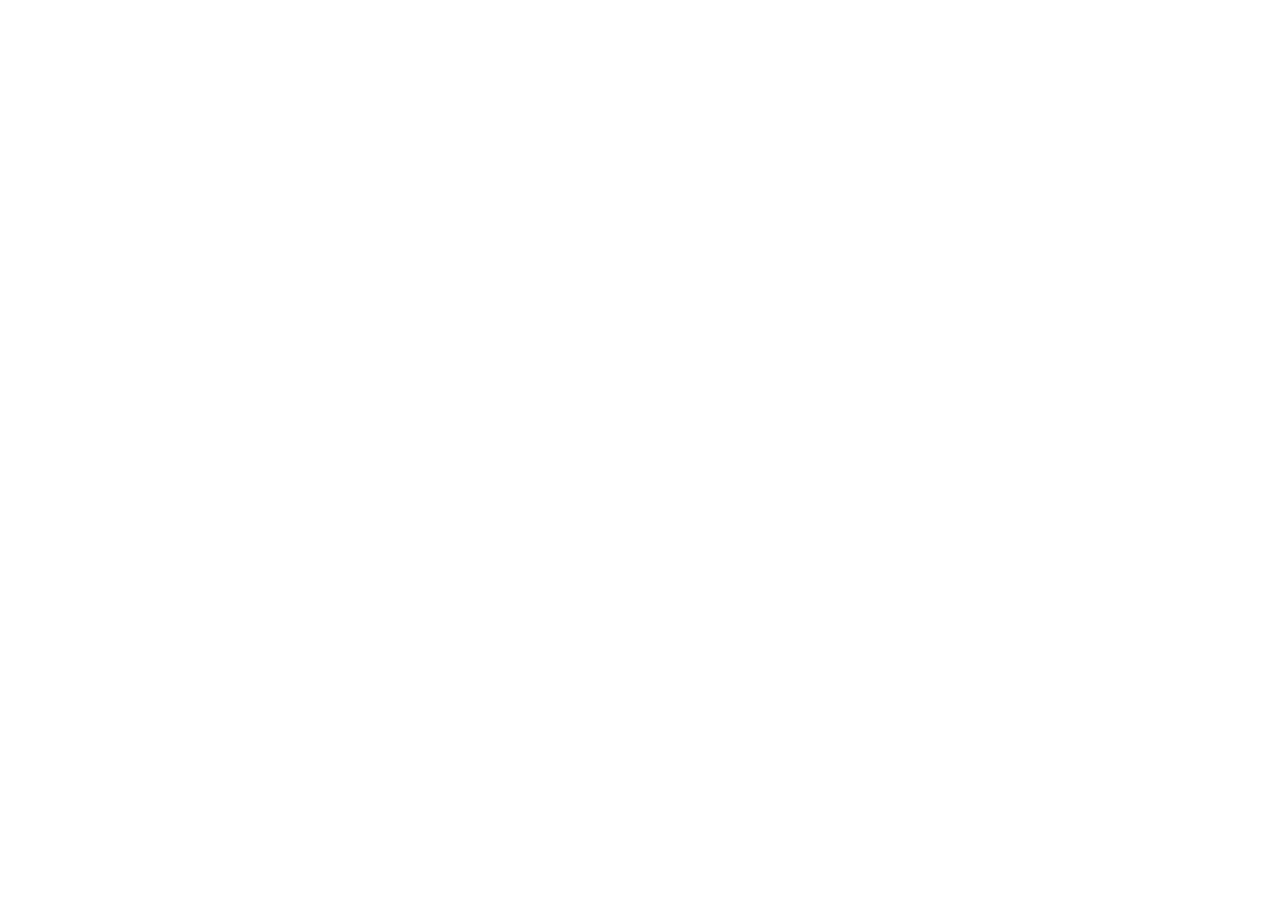
==== commit 803728e2: "Forward the app pages to exammenow.com and drawingwall.com Co-Authored-By: Claude Opus 5.5 <noreply@" ====
--- a/drawingwall/index.html
+++ b/drawingwall/index.html
@@ -1,404 +1,6 @@
 <!doctype html>
-<html lang="en">
-<head>
 <meta charset="utf-8">
-<meta name="viewport" content="width=device-width, initial-scale=1">
-<title>Drawing Wall · Turn your kids' drawings into a wall of art</title>
-<meta name="description" content="Take a photo of your child's artwork. Drawing Wall cuts out every drawing, adds it to an endless black wall, and turns the drawings into picture books.">
-<meta property="og:title" content="Drawing Wall">
-<meta property="og:description" content="Turn your kids' drawings into a wall of art and picture books starring them.">
-<meta property="og:image" content="feature-graphic.png">
-<meta name="theme-color" content="#0c0c0c">
-<link rel="icon" href="icon.png">
-<link rel="apple-touch-icon" href="icon.png">
-<link rel="preconnect" href="https://fonts.googleapis.com">
-<link rel="preconnect" href="https://fonts.gstatic.com" crossorigin>
-<link rel="stylesheet" href="https://fonts.googleapis.com/css2?family=Nunito:wght@700;800;900&display=swap">
-<link rel="stylesheet" href="style.css">
-<link rel="stylesheet" href="home.css">
-</head>
-<body class="home">
-
-<!-- The kids' doodles, drawn once and reused in every picture on the page -->
-<svg width="0" height="0" style="position:absolute" aria-hidden="true" focusable="false">
-  <defs>
-    <symbol id="d-cat" viewBox="0 0 100 100">
-      <path d="M22 50 L26 18 L42 34 Q50 31 58 34 L74 18 L78 50 Q82 80 50 84 Q18 80 22 50Z" fill="#fffaf0" stroke="#ff9f43" stroke-width="4.5" stroke-linejoin="round"/>
-      <circle cx="39" cy="52" r="4.5" fill="#16130e"/><circle cx="61" cy="52" r="4.5" fill="#16130e"/>
-      <path d="M46 61 L54 61 L50 66Z" fill="#ff6b6b"/>
-      <path d="M50 66 Q45 72 40 69 M50 66 Q55 72 60 69" stroke="#16130e" stroke-width="2.5" fill="none" stroke-linecap="round"/>
-      <path d="M12 58 L32 61 M13 68 L32 66 M88 58 L68 61 M87 68 L68 66" stroke="#16130e" stroke-width="2" stroke-linecap="round"/>
-    </symbol>
-    <symbol id="d-fish" viewBox="0 0 100 100">
-      <path d="M70 50 L90 34 L88 66Z" fill="#4dc9ff" stroke="#4dc9ff" stroke-width="4" stroke-linejoin="round"/>
-      <path d="M14 50 Q40 20 70 50 Q40 80 14 50Z" fill="#fffaf0" stroke="#4dc9ff" stroke-width="4.5" stroke-linejoin="round"/>
-      <circle cx="30" cy="46" r="4" fill="#16130e"/>
-      <path d="M42 38 Q48 50 42 62 M53 41 Q58 50 53 59" stroke="#ff6b6b" stroke-width="3" fill="none" stroke-linecap="round"/>
-      <circle cx="14" cy="28" r="4.5" fill="none" stroke="#4dc9ff" stroke-width="2.5"/><circle cx="22" cy="15" r="3" fill="none" stroke="#4dc9ff" stroke-width="2.5"/>
-    </symbol>
-    <symbol id="d-sun" viewBox="0 0 100 100">
-      <path d="M50 8v12M50 80v12M8 50h12M80 50h12M21 21l8 8M71 71l8 8M79 21l-8 8M29 71l-8 8" stroke="#ffc93c" stroke-width="5" stroke-linecap="round"/>
-      <circle cx="50" cy="50" r="22" fill="#ffc93c"/>
-      <circle cx="43" cy="46" r="3" fill="#16130e"/><circle cx="57" cy="46" r="3" fill="#16130e"/>
-      <path d="M41 56 Q50 64 59 56" stroke="#16130e" stroke-width="3" fill="none" stroke-linecap="round"/>
-    </symbol>
-    <symbol id="d-house" viewBox="0 0 100 100">
-      <path d="M22 82 V48 L50 22 L78 48 V82 Z" fill="#fffaf0" stroke="#ff6b6b" stroke-width="5" stroke-linejoin="round"/>
-      <rect x="45" y="58" width="13" height="24" fill="#4dc9ff"/>
-      <rect x="29" y="50" width="11" height="11" fill="none" stroke="#ffc93c" stroke-width="3.5"/>
-      <path d="M10 89 Q50 80 90 90" stroke="#4caf50" stroke-width="5" fill="none" stroke-linecap="round"/>
-    </symbol>
-    <symbol id="d-flower" viewBox="0 0 100 100">
-      <path d="M50 52 V95" stroke="#4caf50" stroke-width="5" stroke-linecap="round"/>
-      <path d="M50 80 Q36 66 24 73 Q34 86 50 82" fill="#4caf50"/>
-      <g fill="#ff8fb1" stroke="#e8507a" stroke-width="2.5"><circle cx="50" cy="20" r="12"/><circle cx="71" cy="35" r="12"/><circle cx="63" cy="60" r="12"/><circle cx="37" cy="60" r="12"/><circle cx="29" cy="35" r="12"/></g>
-      <circle cx="50" cy="42" r="12" fill="#ffc93c" stroke="#c98f00" stroke-width="2.5"/>
-    </symbol>
-    <symbol id="d-rainbow" viewBox="0 0 100 100">
-      <g fill="none" stroke-width="7" stroke-linecap="round">
-        <path d="M10 76 A40 40 0 0 1 90 76" stroke="#ff6b6b"/>
-        <path d="M18 76 A32 32 0 0 1 82 76" stroke="#ffc93c"/>
-        <path d="M26 76 A24 24 0 0 1 74 76" stroke="#4caf50"/>
-        <path d="M34 76 A16 16 0 0 1 66 76" stroke="#4dc9ff"/>
-      </g>
-      <g fill="#fffaf0" stroke="#c9d3df" stroke-width="2.5"><ellipse cx="14" cy="80" rx="13" ry="8"/><ellipse cx="86" cy="80" rx="13" ry="8"/></g>
-    </symbol>
-    <symbol id="d-star" viewBox="0 0 100 100">
-      <path d="M50 10 L61 38 L91 39 L67 58 L76 88 L50 70 L24 88 L33 58 L9 39 L39 38Z" fill="#ffc93c" stroke="#16130e" stroke-width="4" stroke-linejoin="round"/>
-    </symbol>
-    <symbol id="d-wave" viewBox="0 0 100 100">
-      <path d="M8 58 C 22 36, 36 78, 52 54 S 80 34, 92 54" fill="none" stroke="#4dc9ff" stroke-width="6" stroke-linecap="round"/>
-    </symbol>
-    <filter id="sticker" x="-20%" y="-20%" width="140%" height="140%">
-      <feMorphology in="SourceAlpha" operator="dilate" radius="2.5" result="grow"/>
-      <feFlood flood-color="#ffffff"/>
-      <feComposite in2="grow" operator="in" result="edge"/>
-      <feDropShadow in="edge" dx="0" dy="2" stdDeviation="2" flood-color="#000" flood-opacity=".25" result="edgeShadow"/>
-      <feMerge><feMergeNode in="edgeShadow"/><feMergeNode in="SourceGraphic"/></feMerge>
-    </filter>
-  </defs>
-</svg>
-
-<main>
-
-<div class="nav">
-  <div class="wrap">
-    <header><img src="icon.png" alt=""><a href="./">Drawing Wall</a></header>
-    <nav aria-label="Main">
-      <a href="#how">How it works</a>
-      <a href="#story-book">Story Book</a>
-      <a href="#features">Features</a>
-      <a href="#privacy">Privacy</a>
-      <a href="#faq">FAQ</a>
-      <a class="button" href="testers.html">Become a tester</a>
-    </nav>
-  </div>
-</div>
-
-<section class="hero">
-  <div class="wrap">
-    <div>
-      <span class="eyebrow">Now testing on Android</span>
-      <h1>Every drawing deserves a place on <span class="hl">the wall.</span></h1>
-      <p class="lede">Take a photo of your child's artwork. Drawing Wall finds each drawing, cuts it out along its outline like a sticker, and adds it to an endless black wall. Then turn those drawings into picture books where they are the stars.</p>
-      <div class="ctas">
-        <a class="button big" href="testers.html">Join the tester team</a>
-        <a class="button big ghost" href="#how">See how it works</a>
-      </div>
-      <p class="platforms">For Android phones. Made for families who can't bear to throw a single drawing away.</p>
-      <div class="crayons" aria-hidden="true"><i style="background:var(--coral)"></i><i style="background:var(--sun)"></i><i style="background:var(--leaf)"></i><i style="background:var(--sky)"></i></div>
-    </div>
-
-    <div class="phone" aria-hidden="true">
-      <div class="screen">
-        <svg class="wall" viewBox="0 0 280 590" preserveAspectRatio="xMidYMid slice">
-          <use href="#d-wave" x="-34" y="160" width="70" height="70"/>
-          <use href="#d-rainbow" x="14" y="74" width="124" height="124"/>
-          <use class="float" href="#d-sun" x="166" y="64" width="98" height="98"/>
-          <use href="#d-house" x="156" y="190" width="112" height="112"/>
-          <rect x="22" y="220" width="124" height="124" rx="16" fill="none" stroke="#ffc93c" stroke-width="2" stroke-dasharray="6 5"/>
-          <use href="#d-cat" x="28" y="226" width="112" height="112"/>
-          <g transform="translate(34 352)">
-            <rect width="104" height="40" rx="11" fill="#fffaf0"/>
-            <text x="12" y="16" font-size="9" fill="#7a705e" font-family="system-ui,sans-serif">No. 3 · Character</text>
-            <text x="12" y="32" font-size="13.5" font-weight="800" fill="#16130e" font-family="Nunito,system-ui,sans-serif">Mittens</text>
-          </g>
-          <use class="float d2" href="#d-fish" x="150" y="318" width="120" height="104"/>
-          <use href="#d-flower" x="40" y="408" width="98" height="112"/>
-          <use class="float d3" href="#d-star" x="176" y="436" width="66" height="66"/>
-          <use href="#d-star" x="258" y="380" width="44" height="44"/>
-        </svg>
-        <div class="topbar"><span class="search">Find by number or name</span><span class="dot">&#8630;</span><span class="dot">&#8943;</span></div>
-        <div class="dock"><span class="add">+ Add drawings</span><span class="book">Story book</span></div>
-      </div>
-    </div>
-  </div>
-</section>
-
-<section class="band alt" id="how">
-  <div class="wrap">
-    <p class="kicker">How it works</p>
-    <h2>From the fridge door to the wall in three steps.</h2>
-    <p class="sub">No scanning, no cropping by hand. One photo can hold a whole page of drawings.</p>
-    <ol class="how">
-      <li>
-        <span class="art" aria-hidden="true">
-          <svg viewBox="0 0 320 200">
-            <g transform="rotate(-4 160 100)">
-              <rect x="86" y="22" width="148" height="160" rx="4" fill="#fffaf0" stroke="#e3d8c2" stroke-width="1.5"/>
-              <use href="#d-sun" x="96" y="32" width="54" height="54"/>
-              <use href="#d-house" x="166" y="34" width="60" height="60"/>
-              <use href="#d-flower" x="100" y="100" width="62" height="70"/>
-              <use href="#d-fish" x="168" y="110" width="58" height="50"/>
-            </g>
-            <path d="M58 40 V16 H82 M238 16 H262 V40 M262 160 V184 H238 M82 184 H58 V160" fill="none" stroke="currentColor" stroke-width="4" stroke-linecap="round" style="color:var(--text)"/>
-          </svg>
-        </span>
-        <div class="txt"><b>Take a photo</b><span>Snap a page of artwork with your phone camera, or pick a photo you already have.</span></div>
-      </li>
-      <li>
-        <span class="art" aria-hidden="true">
-          <svg viewBox="0 0 320 200">
-            <rect x="86" y="22" width="148" height="160" rx="4" fill="#fffaf0" opacity=".35"/>
-            <g fill="none" stroke="#ff6b6b" stroke-width="2.5" stroke-dasharray="6 5">
-              <circle cx="123" cy="59" r="29"/>
-              <path d="M170 92 V64 L196 40 L222 64 V92 Z" stroke-linejoin="round"/>
-              <rect x="104" y="100" width="54" height="72" rx="20"/>
-              <ellipse cx="197" cy="135" rx="31" ry="22"/>
-            </g>
-            <use href="#d-sun" x="96" y="32" width="54" height="54"/>
-            <use href="#d-house" x="166" y="34" width="60" height="60"/>
-            <use href="#d-flower" x="100" y="100" width="62" height="70"/>
-            <use href="#d-fish" x="168" y="110" width="58" height="50"/>
-          </svg>
-        </span>
-        <div class="txt"><b>Each drawing is cut out</b><span>Drawing Wall finds every drawing on the page and cuts it out along its outline, like a sticker.</span></div>
-      </li>
-      <li>
-        <span class="art dark" aria-hidden="true">
-          <svg viewBox="0 0 320 200">
-            <use href="#d-rainbow" x="14" y="18" width="80" height="80"/>
-            <use href="#d-cat" x="18" y="104" width="76" height="76"/>
-            <use href="#d-sun" x="112" y="14" width="64" height="64" transform="rotate(8 144 46)"/>
-            <use href="#d-house" x="104" y="92" width="78" height="78"/>
-            <use href="#d-flower" x="196" y="20" width="62" height="72" transform="rotate(-6 227 56)"/>
-            <use href="#d-fish" x="192" y="104" width="76" height="66"/>
-            <use href="#d-star" x="270" y="66" width="44" height="44"/>
-            <use href="#d-wave" x="268" y="140" width="56" height="56"/>
-          </svg>
-        </span>
-        <div class="txt"><b>It joins the wall</b><span>Your wall grows with every photo. Drag, turn and resize drawings, and give each one a name.</span></div>
-      </li>
-    </ol>
-  </div>
-</section>
-
-<section class="band" id="story-book">
-  <div class="wrap split">
-    <div>
-      <p class="kicker">Story Book</p>
-      <h2>Picture books starring your child's characters.</h2>
-      <p class="sub" style="margin-bottom:28px">Story Book turns drawings from the wall into a picture book. Making one takes three picks.</p>
-      <ol class="picks">
-        <li><span class="n" style="background:var(--coral)">1</span><div><b>Pick the characters</b><span>Choose 1 to 7 drawings from the wall, or add new ones from a photo.</span></div></li>
-        <li><span class="n" style="background:var(--sun)">2</span><div><b>Pick a place</b><span>Choose from 20 places made up for your cast, each with its own story idea.</span></div></li>
-        <li><span class="n" style="background:var(--sky)">3</span><div><b>Pick the kind of story</b><span>Treasure hunt, trip to space, bedtime and more.</span></div></li>
-      </ol>
-      <ul class="chips" aria-label="Kinds of story">
-        <li>Treasure hunt</li><li>Trip to space</li><li>Under the sea</li><li>Dinosaur day</li><li>Pirate ship</li><li>Surprise party</li><li>Lost balloon</li><li>Bedtime</li>
-      </ul>
-      <p class="small-note">AI writes the story for your characters, and they are placed in every scene like stickers. Drag a character to move it, change the words or the place, then save the book as a PDF to print or share.</p>
-    </div>
-    <div class="book" role="img" aria-label="An open picture book. On the left page, a drawn cat and flower stand in a sunny meadow. On the right page, the story text.">
-      <svg viewBox="0 0 520 340">
-        <defs>
-          <linearGradient id="sky" x1="0" y1="0" x2="0" y2="1"><stop offset="0" stop-color="#bfe9ff"/><stop offset="1" stop-color="#e9f8ff"/></linearGradient>
-          <clipPath id="scene"><rect x="46" y="48" width="196" height="232" rx="8"/></clipPath>
-        </defs>
-        <path d="M24 300 C 100 286, 200 290, 260 316 C 320 290, 420 286, 496 300 V312 C 420 298, 320 302, 260 330 C 200 302, 100 298, 24 312 Z" fill="#c98f00"/>
-        <path d="M260 40 C 200 14, 100 10, 24 26 V300 C 100 286, 200 290, 260 316 Z" fill="#fffaf0"/>
-        <path d="M260 40 C 320 14, 420 10, 496 26 V300 C 420 286, 320 290, 260 316 Z" fill="#f4ead6"/>
-        <path d="M260 40 V316" stroke="#c9b897" stroke-width="3"/>
-        <g clip-path="url(#scene)">
-          <rect x="46" y="48" width="196" height="232" fill="url(#sky)"/>
-          <circle cx="206" cy="84" r="18" fill="#ffd95e"/>
-          <path d="M46 210 Q 110 176 170 200 T 250 196 V290 H46Z" fill="#8fd694"/>
-          <path d="M46 236 Q 130 214 250 236 V290 H46Z" fill="#6cc474"/>
-          <g fill="#fff" opacity=".9"><ellipse cx="92" cy="86" rx="22" ry="9"/><ellipse cx="108" cy="80" rx="14" ry="9"/></g>
-          <g transform="translate(176 98)"><ellipse cx="0" cy="0" rx="12" ry="15" fill="#ff6b6b"/><path d="M0 15 q -5 14 3 26 q 6 10 -2 22" stroke="#7a705e" stroke-width="1.5" fill="none"/></g>
-          <g filter="url(#sticker)">
-            <use href="#d-cat" x="62" y="150" width="96" height="96"/>
-            <use href="#d-flower" x="150" y="170" width="72" height="82"/>
-          </g>
-        </g>
-        <g font-family="Nunito,system-ui,sans-serif" fill="#2a2418">
-          <text x="290" y="82" font-size="17" font-weight="900">Mittens and the</text>
-          <text x="290" y="104" font-size="17" font-weight="900">Lost Balloon</text>
-          <g font-size="12.5" font-weight="700" fill="#5f584b">
-            <text x="290" y="138">A red balloon floated over</text>
-            <text x="290" y="156">the meadow. Mittens saw it</text>
-            <text x="290" y="174">first and gave a big meow.</text>
-            <text x="290" y="202">"Let's follow it!" said Daisy,</text>
-            <text x="290" y="220">waving her two green leaves.</text>
-          </g>
-          <text x="462" y="272" font-size="12" fill="#a39780" font-weight="700">3</text>
-        </g>
-      </svg>
-    </div>
-  </div>
-</section>
-
-<section class="band alt" id="features">
-  <div class="wrap">
-    <p class="kicker">Features</p>
-    <h2>A home for every drawing.</h2>
-    <p class="sub">Keep the whole collection in one place, tidy it up, and find any drawing again in seconds.</p>
-    <div class="grid">
-      <div class="card">
-        <div class="ico sky"><svg viewBox="0 0 24 24"><path d="M4 8V6a2 2 0 0 1 2-2h2M16 4h2a2 2 0 0 1 2 2v2M20 16v2a2 2 0 0 1-2 2h-2M8 20H6a2 2 0 0 1-2-2v-2"/><circle cx="12" cy="12" r="3.5"/></svg></div>
-        <h3>Many drawings, one photo</h3>
-        <p>Photograph a full page and each drawing on it is found and cut out on its own.</p>
-      </div>
-      <div class="card">
-        <div class="ico"><svg viewBox="0 0 24 24"><path d="M5 9l-3 3 3 3M9 5l3-3 3 3M15 19l-3 3-3-3M19 9l3 3-3 3M2 12h20M12 2v20"/></svg></div>
-        <h3>Arrange it your way</h3>
-        <p>Drag, turn, resize, mirror and flip any drawing. Undo and redo are always there.</p>
-      </div>
-      <div class="card">
-        <div class="ico leaf"><svg viewBox="0 0 24 24"><rect x="3" y="3" width="7" height="7" rx="1.5"/><rect x="14" y="3" width="7" height="7" rx="1.5"/><rect x="3" y="14" width="7" height="7" rx="1.5"/><rect x="14" y="14" width="7" height="7" rx="1.5"/></svg></div>
-        <h3>Organize and collages</h3>
-        <p>Tidy the wall in one tap, oldest first or by type. Save a collage and come back to it later.</p>
-      </div>
-      <div class="card">
-        <div class="ico coral"><svg viewBox="0 0 24 24"><path d="M20.6 13.4l-7.2 7.2a2 2 0 0 1-2.8 0L3 13V3h10l7.6 7.6a2 2 0 0 1 0 2.8z"/><circle cx="8" cy="8" r="1.5"/></svg></div>
-        <h3>Names and search</h3>
-        <p>Name every drawing and mark it as a character, object or background. Find any one by its number or name.</p>
-      </div>
-      <div class="card">
-        <div class="ico sky"><svg viewBox="0 0 24 24"><path d="M6 2v14a2 2 0 0 0 2 2h14"/><path d="M18 22V8a2 2 0 0 0-2-2H2"/></svg></div>
-        <h3>Touch up and recrop</h3>
-        <p>Erase stray marks or bring back a missed piece with a brush. Recrop from the original photo if you need to.</p>
-      </div>
-      <div class="card">
-        <div class="ico"><svg viewBox="0 0 24 24"><path d="M11 5L6 9H2v6h4l5 4z"/><path d="M15.5 8.5a5 5 0 0 1 0 7M19 5a10 10 0 0 1 0 14"/></svg></div>
-        <h3>Read to me</h3>
-        <p>Story Book reads every page aloud in your pick of natural voices. Once a voice is downloaded, it works offline.</p>
-      </div>
-      <div class="card">
-        <div class="ico leaf"><svg viewBox="0 0 24 24"><rect x="2" y="4" width="14" height="10" rx="1.5"/><path d="M6 18h6"/><rect x="17" y="8" width="5" height="12" rx="1.2"/></svg></div>
-        <h3>On every device</h3>
-        <p>Sign in once and your wall and books follow you to every phone and computer you use.</p>
-      </div>
-      <div class="card">
-        <div class="ico coral"><svg viewBox="0 0 24 24"><path d="M14 2H6a2 2 0 0 0-2 2v16a2 2 0 0 0 2 2h12a2 2 0 0 0 2-2V8z"/><path d="M14 2v6h6M12 18v-6M9 15l3 3 3-3"/></svg></div>
-        <h3>Save books as PDF</h3>
-        <p>Save any story book as a PDF to print at home or send to grandparents.</p>
-      </div>
-      <div class="card">
-        <div class="ico"><svg viewBox="0 0 24 24"><path d="M12 3l2.6 5.6 6 .7-4.5 4.1 1.2 6L12 16.4 6.7 19.4l1.2-6L3.4 9.3l6-.7z"/></svg></div>
-        <h3>Ready on day one</h3>
-        <p>New walls start with six example drawings, so you can try Story Book before adding a single photo.</p>
-      </div>
-    </div>
-  </div>
-</section>
-
-<section class="band" id="privacy">
-  <div class="wrap split">
-    <div>
-      <p class="kicker">Made for families</p>
-      <h2>Your child's art stays yours.</h2>
-      <p class="sub" style="margin-bottom:0">A grown-up sets up the account, and the wall is private to that account. Nobody else can browse it, and there's no way for strangers to reach your child. Read the full <a href="privacy.html">privacy policy</a>.</p>
-      <div class="ai-box">
-        <b>What Story Book sends to AI</b>
-        <p>Only the characters' names and the choices you made: the place, the kind of story, your idea and the length. The drawings themselves are not sent. The story comes back into your book, and no other copy is kept.</p>
-      </div>
-    </div>
-    <ul class="checks">
-      <li>No ads, ever</li>
-      <li>No analytics, and no tracking across apps or websites</li>
-      <li>We never sell or share your information for marketing</li>
-      <li>No chat or contact between users</li>
-      <li>Accounts are created by a parent or guardian</li>
-      <li>Read to me runs on your phone, so story text isn't sent anywhere to be read aloud</li>
-      <li>Delete your account and every drawing from inside the app, at any time</li>
-    </ul>
-  </div>
-</section>
-
-<section class="band alt" id="faq">
-  <div class="wrap faq">
-    <p class="kicker">FAQ</p>
-    <h2>Questions, answered.</h2>
-    <details>
-      <summary>When can I download Drawing Wall?</summary>
-      <p>Drawing Wall is in testing on Google Play ahead of its public release. Android users can <a href="testers.html">join the tester team</a> and try it now.</p>
-    </details>
-    <details>
-      <summary>How do I become a tester?</summary>
-      <p>Send us the Gmail address you use on Google Play. We'll add you to the test and email you the Google Play link. The steps are on the <a href="testers.html">tester page</a>.</p>
-    </details>
-    <details>
-      <summary>Is there an iPhone version?</summary>
-      <p>Not yet. Drawing Wall is on Android first.</p>
-    </details>
-    <details>
-      <summary>Do I need an account?</summary>
-      <p>Yes. A parent or guardian creates one with a name, email address and password. The account keeps your wall and books safe and lets them follow you to every device you sign in on.</p>
-    </details>
-    <details>
-      <summary>Where are the drawings kept?</summary>
-      <p>In your private account, stored with our database provider on servers in the United States. Only your account can read them. We don't look at them unless you ask us for help.</p>
-    </details>
-    <details>
-      <summary>Does the AI see my child's drawings?</summary>
-      <p>No. To write a story, only the characters' names and your story choices are sent. The drawings stay out of it.</p>
-    </details>
-    <details>
-      <summary>What if a drawing is missed or cut out badly?</summary>
-      <p>Drawing Wall looks for the paper, whatever its color, and tries to ignore shadows and lamp light. If a piece is missed, recrop it from the original photo, or use Touch up to erase or bring back parts.</p>
-    </details>
-    <details>
-      <summary>Does it cost anything?</summary>
-      <p>Drawing Wall is free on Google Play, with no ads.</p>
-    </details>
-    <details>
-      <summary>How do I delete our data?</summary>
-      <p>In the app, tap the menu at the top right, then Delete account, and tap it again to confirm. Your account and every drawing, photo, collage and book are removed straight away. You can also <a href="mailto:tarynmaloney5@gmail.com?subject=Drawing%20Wall%20account%20deletion">email us</a> from your account's email address.</p>
-    </details>
-    <details>
-      <summary>How do I get help?</summary>
-      <p>Email <a href="mailto:tarynmaloney5@gmail.com?subject=Drawing%20Wall%20support">tarynmaloney5@gmail.com</a> and we'll get back to you.</p>
-    </details>
-  </div>
-</section>
-
-<section class="band" id="get">
-  <div class="wrap">
-    <div class="cta">
-      <svg class="confetti" viewBox="0 0 1000 320" preserveAspectRatio="xMidYMid slice" aria-hidden="true">
-        <use href="#d-sun" x="20" y="20" width="90" height="90" opacity=".55"/>
-        <use href="#d-wave" x="120" y="220" width="90" height="90" opacity=".5"/>
-        <use href="#d-star" x="40" y="210" width="60" height="60" opacity=".45"/>
-        <use href="#d-rainbow" x="860" y="24" width="120" height="120" opacity=".5"/>
-        <use href="#d-star" x="900" y="220" width="56" height="56" opacity=".45"/>
-        <use href="#d-fish" x="780" y="210" width="90" height="80" opacity=".45"/>
-      </svg>
-      <h2>Join the tester team</h2>
-      <p>Help shape Drawing Wall before it launches. Testers get new features first, and your feedback goes straight to the person building it.</p>
-      <div class="ctas">
-        <a class="button big" href="testers.html">Become a tester</a>
-        <a class="button big outline" href="testing.html">See what to test</a>
-      </div>
-    </div>
-  </div>
-</section>
-
-<footer>
-<a href="./">Home</a><a href="testing.html">What to test</a><a href="testers.html">Become a tester</a><a href="privacy.html">Privacy</a>
-<p>© 2026 Taryn Maloney. All rights reserved.</p>
-</footer>
-
-</main>
-</body>
-</html>
+<title>Moved to drawingwall.com</title>
+<link rel="canonical" href="https://drawingwall.com/">
+<meta http-equiv="refresh" content="0; url=https://drawingwall.com/">
+<p>This page has moved to <a href="https://drawingwall.com/">https://drawingwall.com/</a>.</p>
